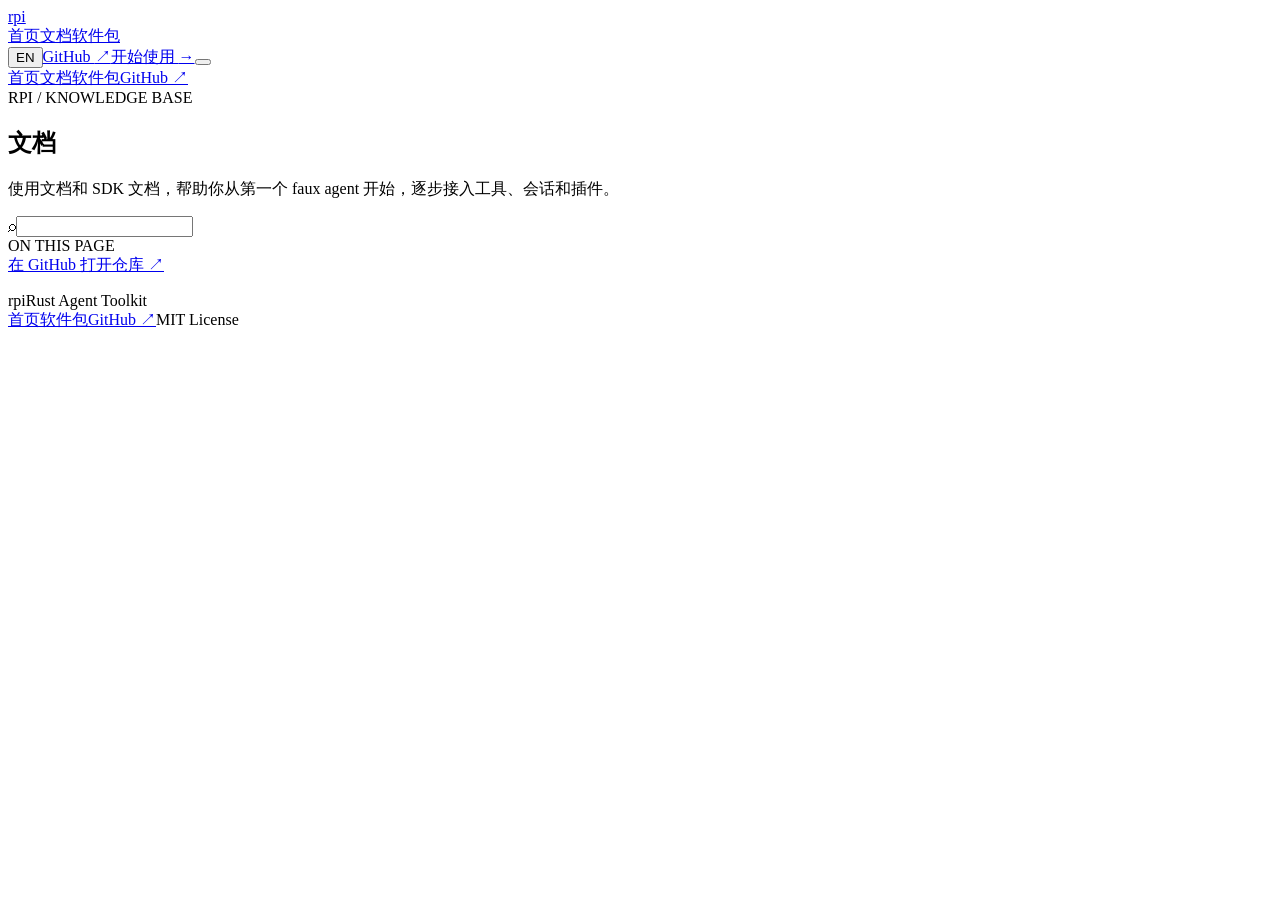
==== website/docs.html @ 98e1db6f "feat(cli): add isolated local extension development mode" ====
<!doctype html>
<html lang="zh-CN">
  <head>
    <meta charset="UTF-8" />
    <meta name="viewport" content="width=device-width, initial-scale=1.0" />
    <meta name="description" content="rpi Documentation — 使用文档和 SDK API 参考。" />
    <title>Documentation · rpi</title>
    <link rel="preconnect" href="https://fonts.googleapis.com" />
    <link rel="preconnect" href="https://fonts.gstatic.com" crossorigin />
    <link href="https://fonts.googleapis.com/css2?family=DM+Mono:wght@400;500&family=Manrope:wght@400;500;600;700;800&display=swap" rel="stylesheet" />
    <link rel="stylesheet" href="./styles.css" />
  </head>
  <body class="docs-page">
    <div class="site-shell">
      <header class="topbar" data-sticky-header>
        <a class="brand" href="./index.html#top" aria-label="rpi home"><span class="brand-mark"><span></span><span></span><span></span></span><span>rpi</span></a>
        <nav class="desktop-nav" aria-label="主导航"><a href="./index.html#top" data-i18n="nav.home">首页</a><a class="is-current" href="./docs.html" data-i18n="nav.documentation">文档</a><a href="./packages.html" data-i18n="nav.packages">软件包</a></nav>
        <div class="topbar-actions"><button class="language-switcher" type="button" data-language-toggle>EN</button><a class="text-link desktop-only" href="https://github.com/bigfish1913/pi-rust" target="_blank" rel="noreferrer">GitHub <span aria-hidden="true">↗</span></a><a class="button button-small desktop-only" href="./index.html#get-started" data-i18n="nav.start">开始使用 <span aria-hidden="true">→</span></a><button class="menu-toggle" type="button" aria-label="打开导航" data-i18n-attr="aria-label|nav.open" aria-expanded="false" data-menu-toggle><span></span><span></span></button></div>
      </header>
      <div class="mobile-menu" data-mobile-menu><a href="./index.html#top" data-i18n="nav.home">首页</a><a href="./docs.html" data-i18n="nav.documentation">文档</a><a href="./packages.html" data-i18n="nav.packages">软件包</a><a href="https://github.com/bigfish1913/pi-rust" target="_blank" rel="noreferrer">GitHub ↗</a></div>

      <main>
        <section class="docs-hero page-section">
          <div class="eyebrow eyebrow-dark">RPI / KNOWLEDGE BASE</div>
          <h1 data-docs-title data-i18n="docs.title">文档</h1>
          <p data-docs-intro data-i18n="docs.intro">使用文档和 SDK 文档，帮助你从第一个 faux agent 开始，逐步接入工具、会话和插件。</p>
        </section>
        <section class="docs-workspace page-section">
          <div class="docs-toolbar">
            <div class="docs-modes" role="tablist" aria-label="文档类型" data-i18n-attr="aria-label|docs.modes" data-docs-modes></div>
            <label class="docs-search"><span aria-hidden="true">⌕</span><input type="search" data-i18n-attr="placeholder|docs.search;aria-label|docs.searchLabel" aria-label="搜索文档" data-docs-search /></label>
          </div>
          <div class="docs-layout">
            <aside class="docs-sidebar"><div class="docs-sidebar-label" data-i18n="docs.onThisPage">ON THIS PAGE</div><nav data-docs-nav aria-label="文档章节"></nav><a class="docs-repo-link" href="https://github.com/bigfish1913/pi-rust" target="_blank" rel="noreferrer" data-i18n="docs.openGithub">在 GitHub 打开仓库 ↗</a></aside>
            <div class="docs-content"><div class="docs-mode-intro"><div class="eyebrow eyebrow-dark" data-docs-eyebrow></div><p data-docs-description></p></div><div data-docs-sections></div><div class="docs-no-results" data-docs-empty hidden data-i18n="docs.noResults">没有找到匹配章节。试试 `Agent`、`Provider` 或 `插件`。</div></div>
          </div>
        </section>
      </main>
      <footer class="footer"><div class="footer-brand"><span class="brand-mark"><span></span><span></span><span></span></span><span>rpi</span><span class="footer-tagline">Rust Agent Toolkit</span></div><div class="footer-links"><a href="./index.html" data-i18n="footer.home">首页</a><a href="./packages.html" data-i18n="nav.packages">软件包</a><a href="https://github.com/bigfish1913/pi-rust" target="_blank" rel="noreferrer">GitHub ↗</a><span>MIT License</span></div></footer>
      <div class="toast" role="status" aria-live="polite" data-toast></div>
    </div>
    <script src="./docs.js" type="module"></script>
  </body>
</html>
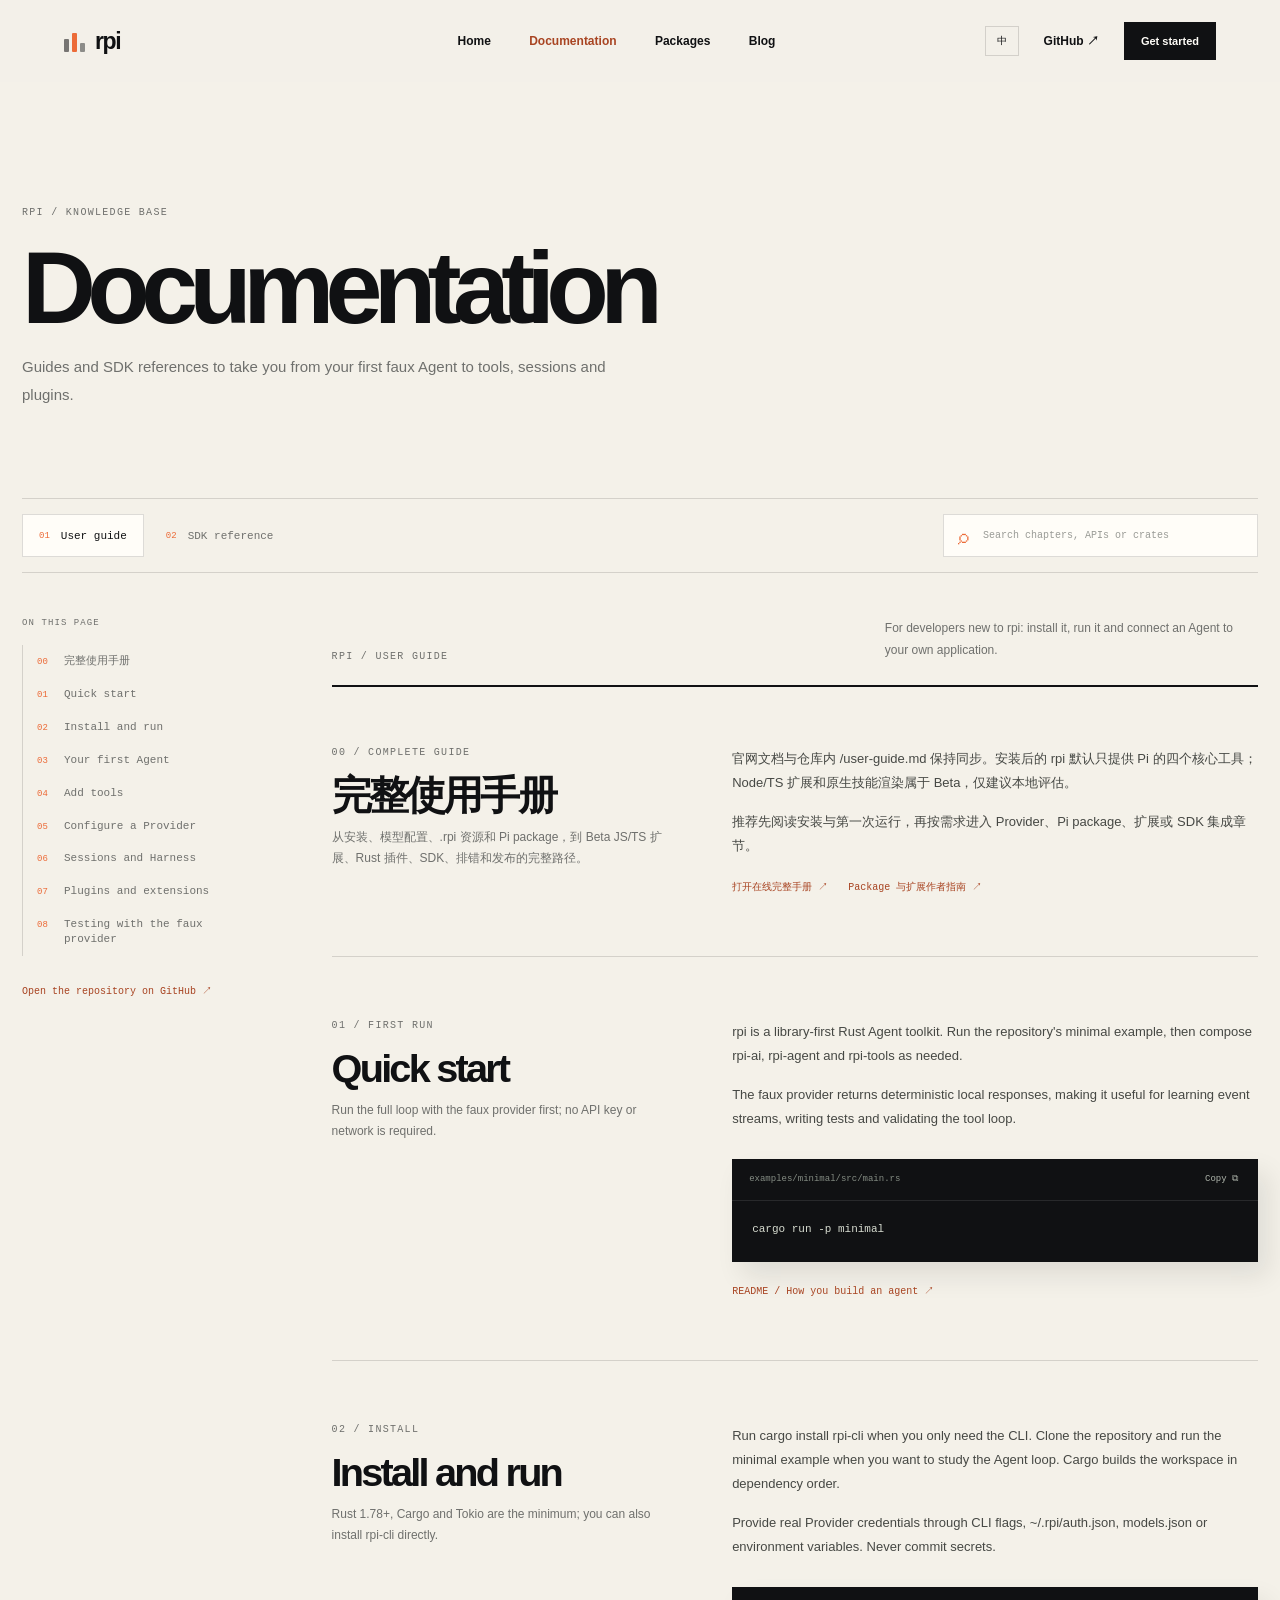
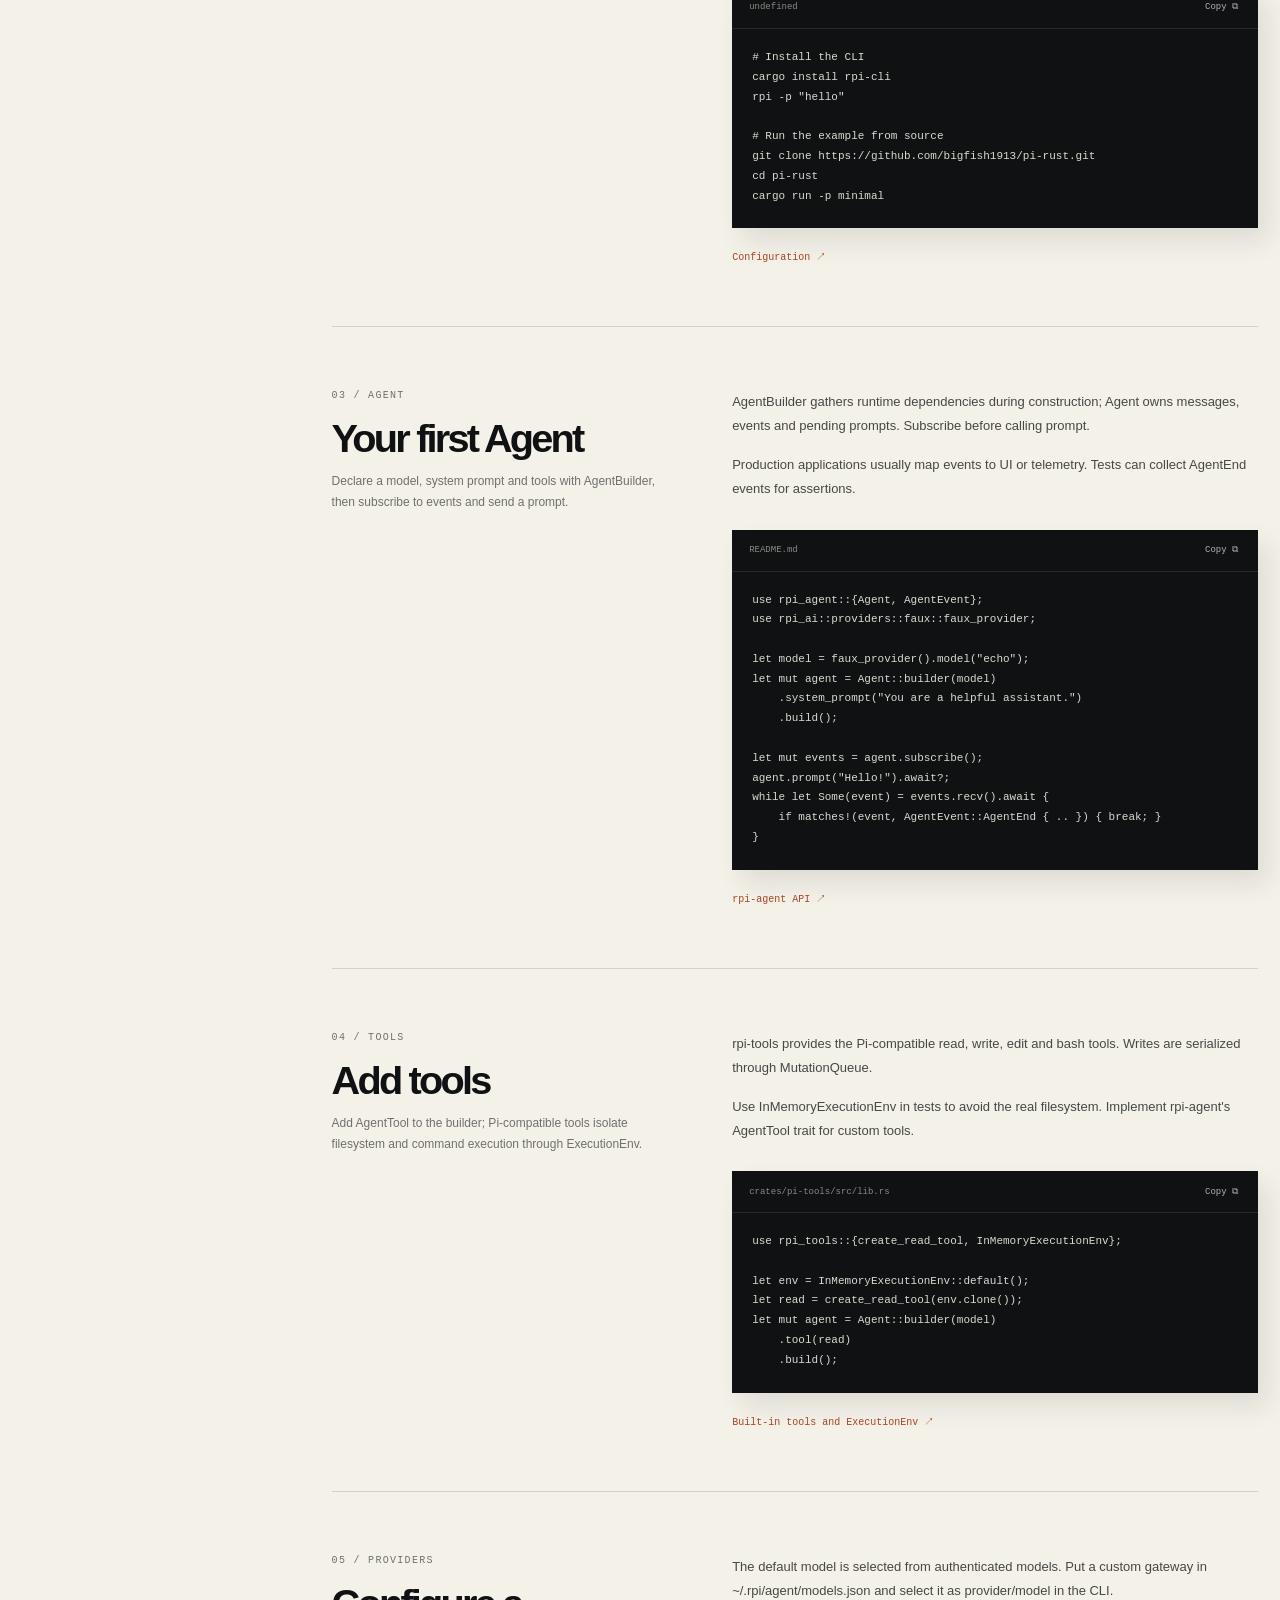
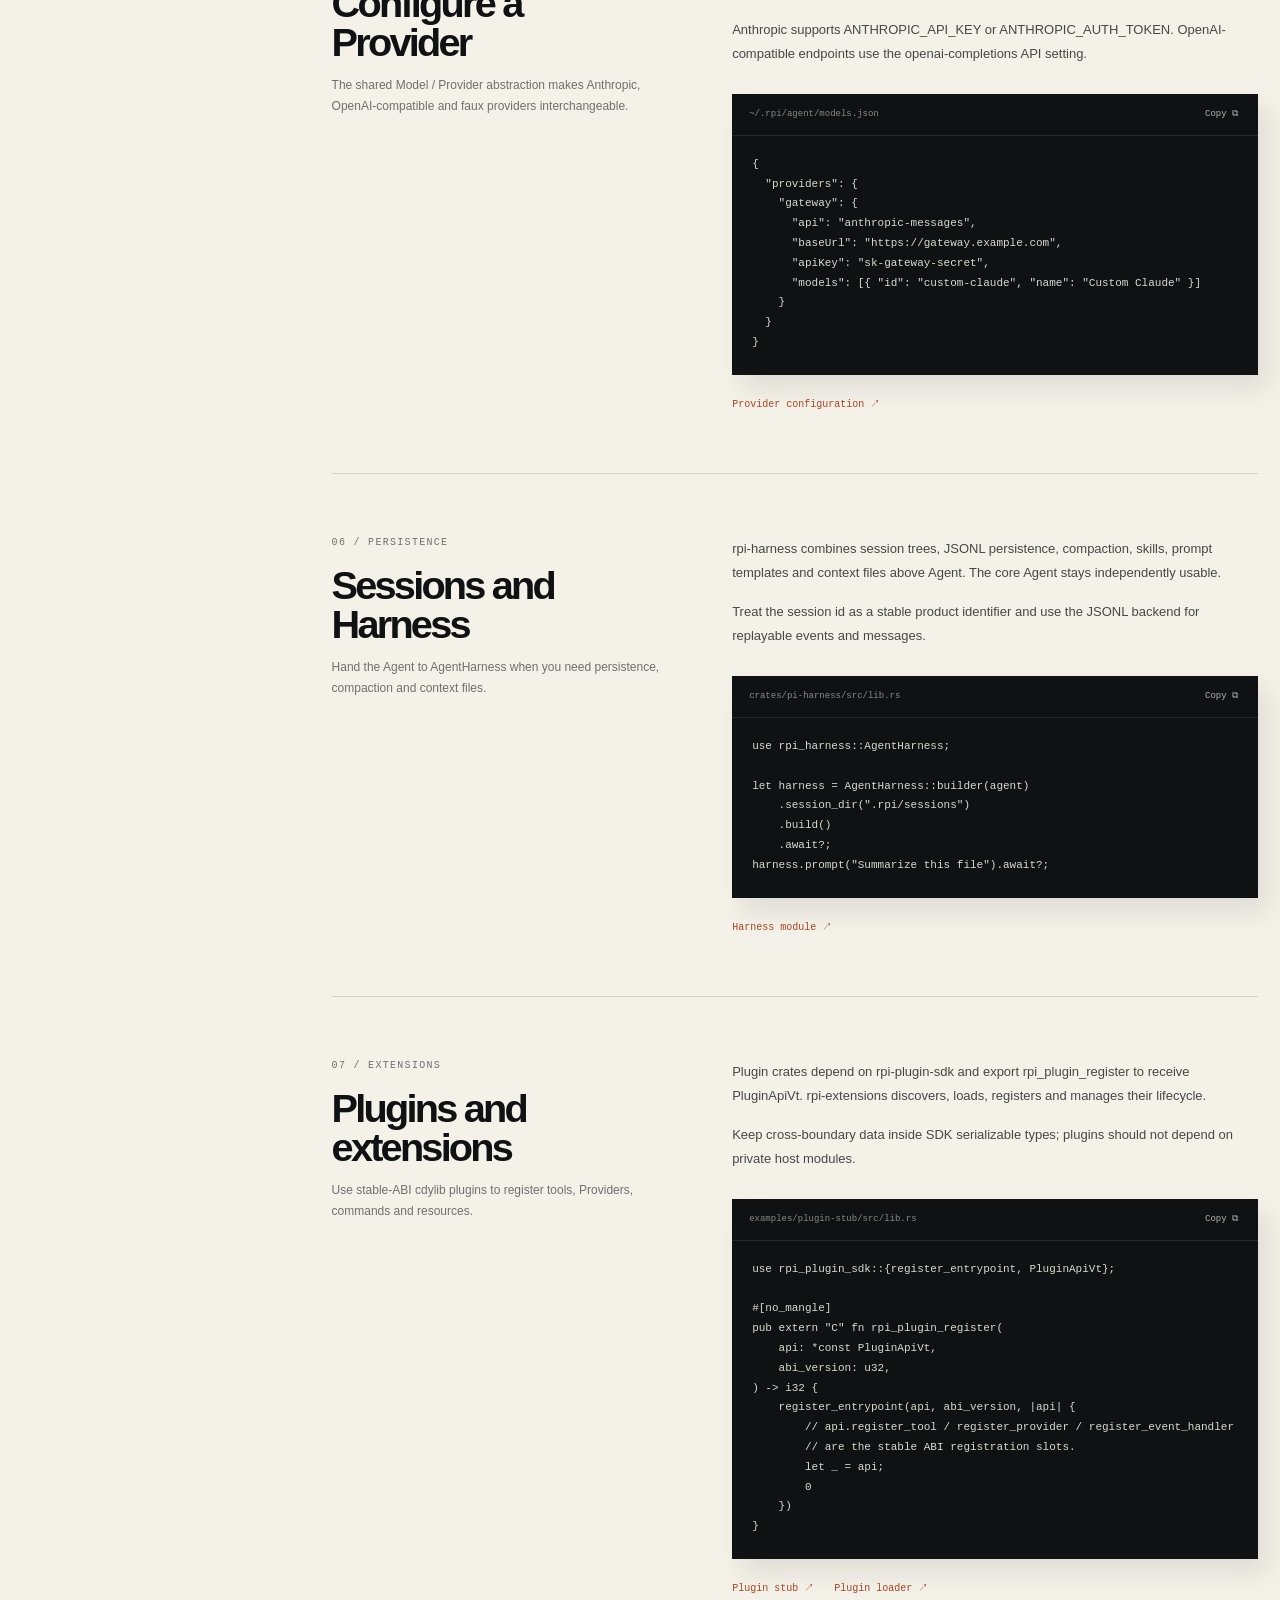
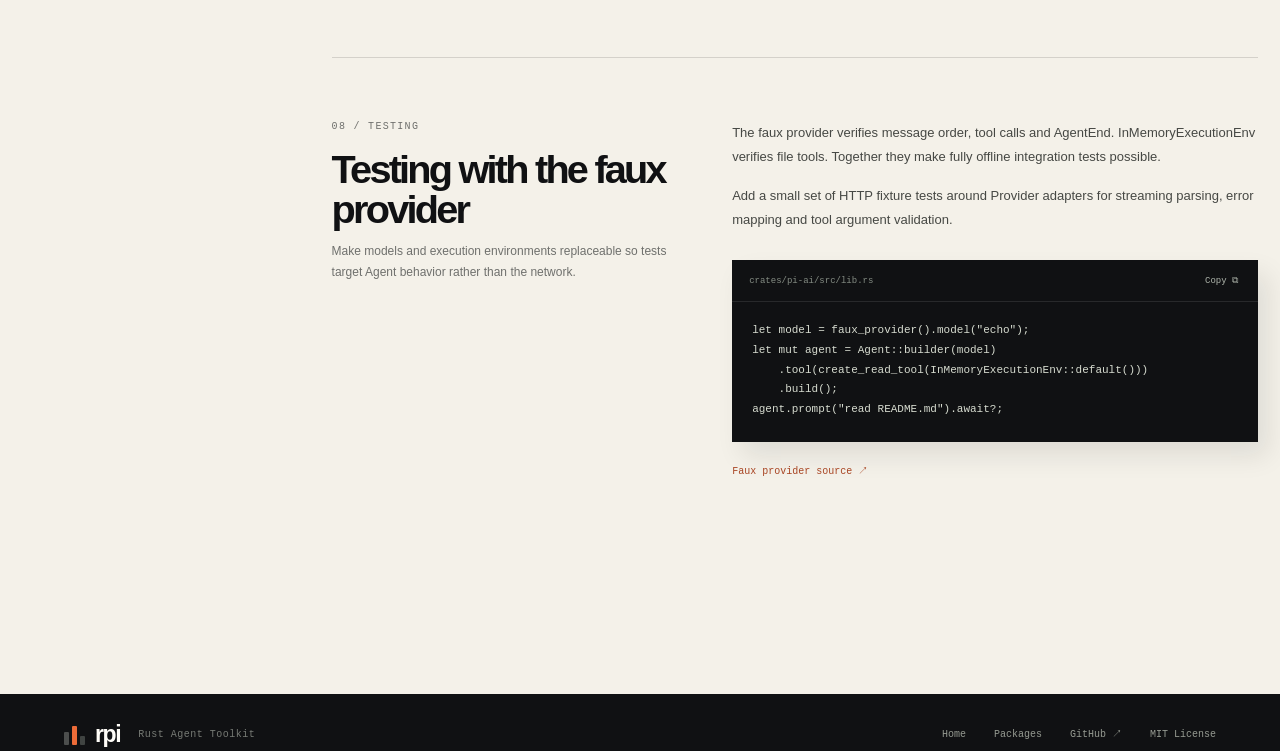
==== commit ad7939cd: "feat(website): add blog and refresh package data" ====
--- a/website/docs.html
+++ b/website/docs.html
@@ -14,10 +14,10 @@
     <div class="site-shell">
       <header class="topbar" data-sticky-header>
         <a class="brand" href="./index.html#top" aria-label="rpi home"><span class="brand-mark"><span></span><span></span><span></span></span><span>rpi</span></a>
-        <nav class="desktop-nav" aria-label="主导航"><a href="./index.html#top" data-i18n="nav.home">首页</a><a class="is-current" href="./docs.html" data-i18n="nav.documentation">文档</a><a href="./packages.html" data-i18n="nav.packages">软件包</a></nav>
+        <nav class="desktop-nav" aria-label="主导航"><a href="./index.html#top" data-i18n="nav.home">首页</a><a class="is-current" href="./docs.html" data-i18n="nav.documentation">文档</a><a href="./packages.html" data-i18n="nav.packages">软件包</a><a href="./blog.html" data-i18n="nav.blog">博客</a></nav>
         <div class="topbar-actions"><button class="language-switcher" type="button" data-language-toggle>EN</button><a class="text-link desktop-only" href="https://github.com/bigfish1913/pi-rust" target="_blank" rel="noreferrer">GitHub <span aria-hidden="true">↗</span></a><a class="button button-small desktop-only" href="./index.html#get-started" data-i18n="nav.start">开始使用 <span aria-hidden="true">→</span></a><button class="menu-toggle" type="button" aria-label="打开导航" data-i18n-attr="aria-label|nav.open" aria-expanded="false" data-menu-toggle><span></span><span></span></button></div>
       </header>
-      <div class="mobile-menu" data-mobile-menu><a href="./index.html#top" data-i18n="nav.home">首页</a><a href="./docs.html" data-i18n="nav.documentation">文档</a><a href="./packages.html" data-i18n="nav.packages">软件包</a><a href="https://github.com/bigfish1913/pi-rust" target="_blank" rel="noreferrer">GitHub ↗</a></div>
+      <div class="mobile-menu" data-mobile-menu><a href="./index.html#top" data-i18n="nav.home">首页</a><a href="./docs.html" data-i18n="nav.documentation">文档</a><a href="./packages.html" data-i18n="nav.packages">软件包</a><a href="./blog.html" data-i18n="nav.blog">博客</a><a href="https://github.com/bigfish1913/pi-rust" target="_blank" rel="noreferrer">GitHub ↗</a></div>
 
       <main>
         <section class="docs-hero page-section">
--- a/website/styles.css
+++ b/website/styles.css
@@ -0,0 +1,104 @@
+:root {
+  --ink: #101113; --paper: #f4f1e9; --paper-deep: #e9e5da; --muted: #6f706d; --line: rgba(16, 17, 19, .14);
+  --orange: #ec6b38; --orange-deep: #a84422; --white: #fffdf8;
+  --mono: 'DM Mono', 'SFMono-Regular', Consolas, monospace; --sans: 'Manrope', 'PingFang SC', 'Microsoft YaHei', sans-serif;
+}
+* { box-sizing: border-box; }
+html:not([data-i18n-ready]) .site-shell { visibility: hidden; }
+html { scroll-behavior: smooth; }
+body { margin: 0; background: var(--paper); color: var(--ink); font-family: var(--sans); -webkit-font-smoothing: antialiased; }
+a { color: inherit; text-decoration: none; } button { font: inherit; } .site-shell { overflow: hidden; }
+.scroll-marker { position: absolute; top: 0; left: 0; width: 1px; height: 1px; }
+.topbar { position: sticky; top: 0; z-index: 20; display: flex; align-items: center; justify-content: space-between; width: 100%; padding: 22px clamp(22px, 5vw, 76px); background: rgba(244,241,233,.94); transition: box-shadow .3s, padding .3s; }
+.topbar.is-scrolled { box-shadow: 0 8px 25px rgba(16,17,19,.08); padding-top: 15px; padding-bottom: 15px; backdrop-filter: blur(12px); }
+.brand, .footer-brand { display: inline-flex; align-items: center; gap: 10px; font-size: 23px; font-weight: 800; letter-spacing: -.06em; }
+.brand-mark { display: inline-flex; align-items: flex-end; gap: 3px; height: 22px; }.brand-mark span { width: 5px; border-radius: 1px; background: var(--ink); display: block; }.brand-mark span:nth-child(1) { height: 13px; opacity: .55; }.brand-mark span:nth-child(2) { height: 19px; background: var(--orange); }.brand-mark span:nth-child(3) { height: 9px; opacity: .45; }
+.desktop-nav { display: flex; gap: clamp(18px, 3vw, 40px); margin-left: 10vw; font-size: 12px; font-weight: 700; }.desktop-nav a, .text-link { transition: color .2s; }.desktop-nav a:hover, .text-link:hover { color: var(--orange-deep); }
+.topbar-actions { display: flex; align-items: center; gap: 25px; }.text-link { font-size: 12px; font-weight: 700; }.language-switcher { border: 1px solid var(--line); background: transparent; color: var(--ink); min-width: 34px; height: 30px; padding: 0 8px; cursor: pointer; font-family: var(--mono); font-size: 10px; font-weight: 500; transition: border-color .2s, color .2s, background .2s; }.language-switcher:hover { border-color: var(--orange); color: var(--orange-deep); background: rgba(236,107,56,.08); }.button { display: inline-flex; align-items: center; justify-content: center; gap: 17px; min-height: 50px; padding: 0 22px; background: var(--ink); color: var(--white); border: 1px solid var(--ink); font-size: 12px; font-weight: 700; transition: transform .2s, background .2s, color .2s; }.button:hover { transform: translateY(-2px); background: var(--orange); border-color: var(--orange); }.button-small { min-height: 38px; padding: 0 16px; gap: 12px; font-size: 11px; }.button-ghost { color: var(--ink); background: transparent; }.button-ghost:hover { color: var(--white); }
+.menu-toggle { display: none; border: 0; background: transparent; padding: 7px 0 7px 12px; cursor: pointer; }.menu-toggle span { display: block; width: 22px; height: 1px; background: var(--ink); margin: 5px 0; }.mobile-menu { display: none; }
+.page-section { width: min(1320px, calc(100% - 44px)); margin: 0 auto; }
+.hero { min-height: 680px; display: grid; grid-template-columns: minmax(0, .95fr) minmax(500px, 1.05fr); align-items: center; gap: clamp(30px, 5vw, 78px); padding-top: clamp(60px, 8vw, 105px); padding-bottom: clamp(70px, 10vw, 135px); }
+.eyebrow { display: flex; align-items: center; gap: 10px; color: var(--orange); font-family: var(--mono); font-size: 10px; font-weight: 500; letter-spacing: .13em; }.eyebrow-dark { color: var(--muted); }.status-dot { width: 6px; height: 6px; background: var(--orange); border-radius: 50%; box-shadow: 0 0 0 5px rgba(236,107,56,.14); }
+.hero h1 { max-width: 700px; margin: 28px 0 24px; font-size: clamp(52px, 6vw, 84px); line-height: .98; letter-spacing: -.08em; font-weight: 800; } .hero-title-line { display: inline-block; white-space: nowrap; } h1 em, h2 span { color: var(--orange); font-style: normal; }.hero-lede { max-width: 500px; margin: 0; color: var(--muted); font-size: 16px; line-height: 1.85; }.hero-actions { display: flex; gap: 11px; margin-top: 34px; }.hero-meta { display: flex; flex-wrap: wrap; gap: 18px; margin-top: 34px; color: var(--muted); font-size: 10px; font-family: var(--mono); }.meta-dot { display: inline-block; width: 6px; height: 6px; margin-right: 7px; border-radius: 50%; }.green { background: #6eb195; }.orange { background: var(--orange); }.blue { background: #668eaf; }
+.hero-visual { position: relative; padding: 30px 0 30px 30px; }.visual-glow { position: absolute; width: 75%; height: 75%; top: 12%; left: 14%; background: var(--orange); filter: blur(90px); opacity: .12; }.terminal-window { position: relative; overflow: hidden; background: #171819; color: #d9ddd3; box-shadow: 20px 28px 50px rgba(16,17,19,.18); }.terminal-bar { height: 48px; display: flex; align-items: center; padding: 0 17px; border-bottom: 1px solid rgba(255,255,255,.1); font-family: var(--mono); font-size: 10px; }.window-dots { display: flex; gap: 6px; margin-right: auto; }.window-dots i { width: 7px; height: 7px; display: block; border-radius: 50%; background: #555; }.window-dots i:first-child { background: #dd6c46; }.window-dots i:nth-child(2) { background: #cfa85c; }.window-dots i:nth-child(3) { background: #6ea690; }.terminal-title { position: absolute; left: 50%; transform: translateX(-50%); color: #858983; }.terminal-live { margin-left: auto; color: #7eb59d; font-size: 9px; }.terminal-live span { display: inline-block; width: 5px; height: 5px; margin-right: 5px; border-radius: 50%; background: #7eb59d; box-shadow: 0 0 0 3px rgba(126,181,157,.16); }
+.terminal-body { min-height: 355px; padding: 28px 25px; font-family: var(--mono); font-size: 12px; line-height: 2.1; }.terminal-line { white-space: pre-wrap; }.terminal-muted, .syntax-dim { color: #6f756f; }.terminal-spacer { height: 14px; }.prompt-mark { color: var(--orange); margin-right: 10px; }.line-index { display: inline-block; width: 26px; color: #464b48; user-select: none; }.syntax-key { color: #b8d3c3; }.syntax-punct { color: #777e78; }.syntax-fn { color: #eca06f; }.syntax-text { color: #dedfce; }.syntax-string { color: #d9c886; }.syntax-comment { color: #7d9689; }.event-dot { display: inline-block; width: 5px; height: 5px; margin: 0 8px 2px 1px; border-radius: 50%; }.orange-fill { background: var(--orange); }.blue-fill { background: #86aece; }.terminal-success { color: #9ec7ae; }.terminal-cursor { display: inline-block; width: 7px; height: 14px; margin-left: 27px; background: var(--orange); vertical-align: -2px; animation: blink 1.1s steps(2) infinite; }.terminal-footer { display: flex; justify-content: space-between; padding: 11px 18px; color: #686e69; border-top: 1px solid rgba(255,255,255,.08); font: 9px var(--mono); text-transform: uppercase; letter-spacing: .08em; } @keyframes blink { 50% { opacity: 0; } }
+.floating-stat { position: absolute; z-index: 2; display: flex; flex-direction: column; background: var(--white); box-shadow: 8px 12px 22px rgba(16,17,19,.1); padding: 13px 17px; min-width: 112px; }.stat-top { top: 3%; right: -8px; }.stat-bottom { bottom: 3%; left: -4px; }.stat-label { color: var(--muted); font: 8px var(--mono); letter-spacing: .1em; }.floating-stat strong { margin-top: 4px; font-size: 19px; letter-spacing: -.05em; }.floating-stat strong span { color: var(--orange); font: 9px var(--mono); letter-spacing: 0; }
+.signal-strip { display: grid; grid-template-columns: repeat(4, 1fr); border-top: 1px solid var(--line); border-bottom: 1px solid var(--line); width: min(1320px, calc(100% - 44px)); margin: 0 auto; }.signal-item { padding: 25px 20px; border-right: 1px solid var(--line); }.signal-item:first-child { padding-left: 0; }.signal-item:last-child { border-right: 0; }.signal-item strong { display: block; font-size: 30px; line-height: 1; letter-spacing: -.08em; }.signal-item span { display: block; margin-top: 8px; color: var(--muted); font: 10px var(--mono); }
+.intro { padding-top: clamp(100px, 13vw, 175px); padding-bottom: clamp(100px, 12vw, 160px); }.section-heading h2 { margin: 22px 0 0; font-size: clamp(37px, 5.2vw, 69px); line-height: 1.02; letter-spacing: -.08em; }.split-heading { display: grid; grid-template-columns: 1fr minmax(290px, .7fr); gap: 70px; align-items: end; }.split-heading > p { max-width: 450px; margin: 0 0 4px; color: var(--muted); font-size: 14px; line-height: 1.9; }.feature-grid { display: grid; grid-template-columns: repeat(4, 1fr); gap: 14px; margin-top: 70px; }.feature-card { min-height: 265px; position: relative; display: flex; flex-direction: column; padding: 22px; background: var(--white); border: 1px solid rgba(16,17,19,.06); }.feature-top { display: flex; align-items: center; justify-content: space-between; }.feature-number, .feature-tag { font: 10px var(--mono); }.feature-number { color: var(--orange); }.feature-tag { color: var(--muted); }.feature-card h3 { margin: auto 0 12px; font-size: 20px; letter-spacing: -.05em; }.feature-card p { margin: 0; color: var(--muted); font-size: 12px; line-height: 1.7; }.feature-line { width: 32px; height: 2px; margin-top: 26px; background: var(--orange); }
+.architecture-section { padding-bottom: clamp(100px, 13vw, 175px); }.centered-heading { text-align: center; }.centered-heading .eyebrow { justify-content: center; }.centered-heading > p { max-width: 500px; margin: 20px auto 0; color: var(--muted); font-size: 14px; line-height: 1.8; }.architecture-map { position: relative; max-width: 760px; margin: 60px auto 0; }.architecture-layer { position: relative; display: grid; grid-template-columns: 70px 165px 1fr; gap: 20px; align-items: center; min-height: 83px; padding: 15px 22px; background: var(--white); border-left: 4px solid var(--orange); }.architecture-layer + .architecture-layer { margin-top: 11px; }.layer-index { color: var(--muted); font: 10px var(--mono); }.layer-name { font: 15px var(--mono); font-weight: 500; }.layer-label { font-size: 13px; font-weight: 700; }.architecture-layer p { grid-column: 3; margin: 3px 0 0; color: var(--muted); font-size: 11px; }.layer-arrow { position: absolute; bottom: -18px; left: 50%; z-index: 2; display: grid; place-items: center; width: 24px; height: 24px; background: var(--paper); color: var(--orange); font: 15px var(--mono); transform: translateX(-50%); }.tone-mint { border-left-color: #75ad98; }.tone-blue { border-left-color: #7399ba; }.tone-violet { border-left-color: #9185bb; }.tone-cream { border-left-color: #b18e4a; }
+.examples-section { padding-bottom: clamp(105px, 13vw, 175px); }.examples-heading { align-items: start; }.code-lab { display: grid; grid-template-columns: 220px 1fr; gap: 0; margin-top: 62px; background: #1c1e1e; box-shadow: 15px 20px 40px rgba(16,17,19,.12); }.code-tabs { display: flex; flex-direction: column; padding: 15px 0; border-right: 1px solid rgba(255,255,255,.1); }.code-tab { display: flex; align-items: center; gap: 10px; width: 100%; padding: 17px 19px; border: 0; border-left: 2px solid transparent; color: #777d78; background: transparent; text-align: left; cursor: pointer; font: 10px var(--mono); transition: background .2s, color .2s; }.code-tab:hover { color: #d3d7ca; }.code-tab.is-active { border-left-color: var(--orange); color: #f0f0e9; background: rgba(255,255,255,.06); }.tab-dot { width: 5px; height: 5px; border-radius: 50%; background: currentColor; }.code-panel { min-width: 0; }.code-panel-top { display: flex; justify-content: space-between; align-items: center; height: 50px; padding: 0 20px; border-bottom: 1px solid rgba(255,255,255,.1); }.code-file { color: #888f88; font: 10px var(--mono); }.copy-button { padding: 4px 0; border: 0; color: #aeb5ab; background: transparent; cursor: pointer; font: 10px var(--mono); }.copy-button:hover { color: var(--orange); }.code-panel pre { min-height: 315px; overflow: auto; margin: 0; padding: 26px 30px; color: #d2d7ca; font: 12px/2 var(--mono); tab-size: 4; }.code-panel-foot { display: flex; justify-content: space-between; gap: 15px; padding: 13px 20px; border-top: 1px solid rgba(255,255,255,.1); color: #6e766e; font: 9px var(--mono); }.code-panel-foot a { color: #d8a37b; }
+.extension-section { padding-bottom: clamp(100px, 13vw, 165px); }.extension-card { display: grid; grid-template-columns: .86fr 1.14fr; overflow: hidden; min-height: 390px; background: var(--ink); color: var(--white); }.extension-copy { padding: clamp(35px, 6vw, 75px); }.extension-copy h2 { margin: 22px 0 18px; font-size: clamp(38px, 5vw, 65px); line-height: .99; letter-spacing: -.08em; }.extension-copy p { max-width: 410px; margin: 0; color: #9b9d98; font-size: 13px; line-height: 1.9; }.light-link { display: inline-block; margin-top: 28px; color: #e7ab85; }.extension-terminal { position: relative; display: flex; flex-direction: column; justify-content: center; gap: 21px; padding: 45px clamp(25px, 7vw, 100px); background: #202322; }.extension-row { display: grid; grid-template-columns: minmax(150px, 1fr) 35px minmax(110px, .65fr); gap: 10px; align-items: center; font: 12px var(--mono); }.extension-key { color: #a8cdbb; }.extension-arrow { color: var(--orange); }.extension-value { color: #e0c986; }.extension-corner { position: absolute; right: 22px; bottom: 19px; color: #6d756e; font: 9px var(--mono); letter-spacing: .12em; }.extension-corner span { color: #83b49e; margin-left: 8px; }
+.release-section { padding-bottom: clamp(100px, 13vw, 170px); }.release-grid { display: grid; grid-template-columns: repeat(3, 1fr); gap: 14px; margin-top: 60px; }.release-card { position: relative; min-height: 205px; padding: 23px; border-top: 2px solid var(--ink); background: var(--white); }.release-current { border-top-color: var(--orange); }.release-building { border-top-color: #75ad98; }.release-exploring { border-top-color: #8c9bb8; }.release-top { display: flex; justify-content: space-between; font: 10px var(--mono); }.release-version { color: var(--orange); }.release-status { color: var(--muted); text-transform: uppercase; }.release-card h3 { margin: 30px 0 10px; font-size: 19px; letter-spacing: -.05em; }.release-card p { max-width: 290px; margin: 0; color: var(--muted); font-size: 12px; line-height: 1.7; }.release-mark { position: absolute; right: 22px; bottom: 19px; color: var(--orange); font-size: 20px; }
+.get-started-section { width: 100%; padding: clamp(75px, 9vw, 115px) 22px; background: var(--paper-deep); }.get-started-inner { width: min(770px, 100%); margin: 0 auto; text-align: center; }.get-started-inner h2 { margin: 20px 0 17px; font-size: clamp(40px, 5.7vw, 73px); line-height: .99; letter-spacing: -.08em; }.get-started-inner > p { max-width: 520px; margin: 0 auto; color: var(--muted); font-size: 14px; line-height: 1.8; }.command-box { display: flex; align-items: center; margin-top: 34px; padding: 0 13px 0 18px; min-height: 53px; background: var(--ink); color: #d7dcd0; text-align: left; }.command-prompt { margin-right: 10px; color: var(--orange); font: 14px var(--mono); }.command-box code { overflow: auto; flex: 1; white-space: nowrap; font: 10px var(--mono); }.command-box button { padding: 9px; border: 0; color: #aaaFA8; background: transparent; cursor: pointer; }.command-box button:hover { color: var(--orange); }.get-started-links { display: flex; justify-content: center; gap: 10px; margin-top: 25px; }
+.command-stack { margin-top: 30px; text-align: left; }.command-label { margin: 18px 0 8px; color: var(--muted); font: 9px var(--mono); letter-spacing: .1em; text-transform: uppercase; }.command-stack .command-box { margin-top: 0; }
+.footer { display: flex; align-items: center; justify-content: space-between; padding: 27px clamp(22px, 5vw, 76px); background: var(--ink); color: var(--white); }.footer .brand-mark span:nth-child(1), .footer .brand-mark span:nth-child(3) { background: #7d827d; }.footer-tagline { margin-left: 8px; color: #777b75; font: 10px var(--mono); letter-spacing: .05em; }.footer-links { display: flex; align-items: center; gap: 28px; color: #969b92; font: 10px var(--mono); }.footer-links a:hover { color: var(--orange); }.toast { position: fixed; z-index: 30; right: 22px; bottom: 22px; padding: 12px 16px; color: var(--white); background: var(--ink); box-shadow: 0 8px 25px rgba(16,17,19,.2); font: 10px var(--mono); opacity: 0; transform: translateY(10px); pointer-events: none; transition: opacity .2s, transform .2s; }.toast.is-visible { opacity: 1; transform: translateY(0); }
+@media (max-width: 980px) { .desktop-nav { margin-left: 0; }.hero { grid-template-columns: 1fr; padding-top: 75px; }.hero-copy { max-width: 720px; }.hero-visual { width: min(720px, 100%); margin: 0 auto; padding-left: 20px; }.feature-grid { grid-template-columns: repeat(2, 1fr); }.extension-card { grid-template-columns: 1fr; }.extension-terminal { min-height: 280px; }.split-heading { gap: 35px; }.topbar-actions { gap: 15px; } }
+@media (max-width: 680px) {
+  .desktop-nav, .desktop-only { display: none; }.menu-toggle { display: block; }.mobile-menu { display: flex; position: fixed; z-index: 19; top: 69px; left: 0; right: 0; flex-direction: column; padding: 13px 22px 24px; background: rgba(244,241,233,.98); border-bottom: 1px solid var(--line); transform: translateY(-120%); transition: transform .25s; }.mobile-menu.is-open { transform: translateY(0); }.mobile-menu a { padding: 15px 0; border-bottom: 1px solid var(--line); font-size: 12px; font-weight: 700; }.topbar { padding: 18px 22px; }.page-section, .signal-strip { width: min(100% - 36px, 1320px); }.hero { min-height: 0; padding-top: 66px; padding-bottom: 80px; }.hero h1 { font-size: clamp(47px, 14vw, 73px); }.hero-lede { font-size: 14px; }.hero-actions, .get-started-links { flex-wrap: wrap; }.hero-meta { gap: 11px; font-size: 9px; }.hero-visual { padding: 20px 0 28px; }.terminal-body { min-height: 320px; padding: 20px 15px; font-size: 10px; }.terminal-title { display: none; }.floating-stat { padding: 10px 12px; min-width: 91px; }.stat-top { right: -5px; }.stat-bottom { left: -5px; }.signal-strip { grid-template-columns: repeat(2, 1fr); }.signal-item, .signal-item:first-child { padding: 18px 12px; }.signal-item:nth-child(2) { border-right: 0; }.signal-item:nth-child(-n+2) { border-bottom: 1px solid var(--line); }.signal-item strong { font-size: 25px; }.signal-item span { font-size: 9px; }.split-heading { grid-template-columns: 1fr; gap: 25px; }.section-heading h2 { font-size: clamp(40px, 12vw, 58px); }.feature-grid { grid-template-columns: 1fr; margin-top: 43px; }.feature-card { min-height: 205px; }.architecture-map { margin-top: 42px; }.architecture-layer { grid-template-columns: 42px 1fr; gap: 8px 15px; min-height: 92px; padding: 15px; }.layer-label { grid-column: 2; }.architecture-layer p { grid-column: 2; margin-top: 0; }.layer-arrow { bottom: -18px; }.code-lab { grid-template-columns: 1fr; margin-top: 42px; }.code-tabs { flex-direction: row; overflow: auto; border-right: 0; border-bottom: 1px solid rgba(255,255,255,.1); }.code-tab { min-width: max-content; border-left: 0; border-bottom: 2px solid transparent; padding: 14px 16px; }.code-tab.is-active { border-left: 0; border-bottom-color: var(--orange); }.code-panel pre { min-height: 280px; padding: 21px 16px; font-size: 10px; }.code-panel-foot { flex-direction: column; gap: 8px; }.extension-copy { padding: 38px 24px; }.extension-terminal { padding: 35px 20px; gap: 17px; }.extension-row { grid-template-columns: 1fr 22px .8fr; font-size: 10px; }.release-grid { grid-template-columns: 1fr; margin-top: 42px; }.release-card { min-height: 180px; }.get-started-section { padding-left: 18px; padding-right: 18px; }.command-box { align-items: flex-start; padding-top: 15px; padding-bottom: 15px; }.command-box code { white-space: normal; line-height: 1.5; }.footer { align-items: flex-start; flex-direction: column; gap: 22px; padding: 28px 22px; }.footer-links { flex-wrap: wrap; gap: 15px 22px; }.footer-tagline { display: none; }
+}
+
+/* Package catalog */
+.desktop-nav .is-current { color: var(--orange-deep); }
+.packages-hero { padding-top: clamp(90px, 12vw, 155px); padding-bottom: clamp(75px, 10vw, 120px); }.packages-hero h1 { max-width: 800px; margin: 24px 0 18px; font-size: clamp(50px, 7vw, 90px); line-height: .98; letter-spacing: -.08em; }.packages-hero h1 em { color: var(--orange); font-style: normal; }.packages-hero > p { max-width: 565px; margin: 0; color: var(--muted); font-size: 15px; line-height: 1.85; }.packages-install { display: flex; align-items: center; width: min(520px, 100%); min-height: 53px; margin-top: 32px; padding: 0 13px 0 18px; color: #d7dcd0; background: var(--ink); }.packages-install code { flex: 1; font: 11px var(--mono); }.packages-install button { padding: 8px; border: 0; color: #aab0a7; background: transparent; cursor: pointer; }.packages-install button:hover { color: var(--orange); }
+.packages-install-grid { display: grid; grid-template-columns: repeat(2, minmax(0, 1fr)); gap: 12px; width: min(760px, 100%); margin-top: 18px; }.packages-install-grid .command-label { margin: 0 0 8px; }.packages-install-grid .packages-install { width: 100%; margin-top: 0; }.packages-install-note { max-width: 760px !important; margin-top: 14px !important; color: var(--muted); font: 10px var(--mono); }
+.package-catalog { padding-bottom: clamp(90px, 12vw, 160px); }.catalog-heading { display: grid; grid-template-columns: 1fr minmax(270px, .6fr); gap: 60px; align-items: end; }.catalog-heading h2 { margin: 20px 0 0; font-size: clamp(36px, 4.4vw, 60px); line-height: 1; letter-spacing: -.08em; }.catalog-heading > p { max-width: 420px; margin: 0 0 4px; color: var(--muted); font-size: 13px; line-height: 1.8; }.recent-packages { display: grid; grid-template-columns: repeat(4, 1fr); gap: 10px; margin-top: 48px; padding: 15px; border: 1px solid var(--line); }.recent-package { min-height: 145px; display: flex; flex-direction: column; padding: 18px; background: rgba(255,253,248,.62); border: 1px solid rgba(16,17,19,.08); transition: transform .2s, border-color .2s; }.recent-package:hover { transform: translateY(-3px); border-color: var(--orange); }.recent-package strong { font: 12px var(--mono); }.recent-package span { margin-top: auto; color: var(--muted); font-size: 11px; line-height: 1.5; }.recent-package small { margin-top: 14px; color: var(--orange-deep); font: 9px var(--mono); letter-spacing: .08em; }
+.catalog-toolbar { display: grid; grid-template-columns: 1fr 155px 155px; gap: 10px; margin-top: 64px; }.search-field, .select-field { display: flex; align-items: center; min-height: 48px; border: 1px solid var(--line); background: var(--white); }.search-field > span { padding: 0 13px 0 15px; color: var(--orange); font-size: 21px; line-height: 1; }.search-field input, .select-field select { width: 100%; min-width: 0; height: 46px; border: 0; outline: 0; color: var(--ink); background: transparent; font: 11px var(--mono); }.search-field input::placeholder { color: #9a9b96; }.select-field { padding-left: 13px; gap: 8px; }.select-field span { color: var(--muted); font: 9px var(--mono); }.select-field select { cursor: pointer; }.catalog-meta { display: flex; justify-content: space-between; align-items: center; margin: 18px 0 10px; color: var(--muted); font: 10px var(--mono); }.reset-button { padding: 0; border: 0; color: var(--orange-deep); background: transparent; cursor: pointer; font: inherit; }.reset-button:hover { color: var(--ink); }.package-list { display: grid; grid-template-columns: repeat(2, 1fr); gap: 12px; }.package-card { min-height: 257px; display: flex; flex-direction: column; padding: 22px; background: var(--white); border: 1px solid rgba(16,17,19,.08); }.package-card-top, .package-card-bottom { display: flex; justify-content: space-between; align-items: center; }.package-type, .package-age { font: 9px var(--mono); letter-spacing: .08em; text-transform: uppercase; }.package-type { color: var(--orange-deep); }.type-provider { color: #557f9e; }.type-skill { color: #588b79; }.type-extension { color: #7a6aa2; }.type-prompt { color: #9b7d3e; }.package-age { color: var(--muted); }.package-card h3 { margin: 26px 0 9px; font: 16px var(--mono); }.package-card h3 a:hover { color: var(--orange-deep); }.package-card h3 a span { color: var(--orange); font-size: 13px; }.package-card > p { max-width: 540px; margin: 0; color: var(--muted); font-size: 12px; line-height: 1.65; }.package-card-bottom { margin-top: auto; padding-top: 18px; color: var(--muted); font: 10px var(--mono); }.package-downloads { color: var(--orange-deep); }.package-command { display: flex; align-items: center; gap: 8px; min-height: 34px; margin-top: 14px; padding: 0 9px 0 11px; color: #777e78; background: var(--paper); }.package-command code { overflow: hidden; flex: 1; text-overflow: ellipsis; white-space: nowrap; font: 9px var(--mono); }.package-command button { padding: 5px 0 5px 5px; border: 0; color: var(--orange-deep); background: transparent; cursor: pointer; }.empty-state { padding: 45px; border: 1px dashed var(--line); color: var(--muted); text-align: center; font: 11px var(--mono); }
+@media (max-width: 980px) { .recent-packages { grid-template-columns: repeat(2, 1fr); }.catalog-heading { gap: 35px; } }
+@media (max-width: 680px) { .packages-hero { padding-top: 70px; }.packages-hero h1 { font-size: clamp(45px, 13vw, 70px); }.packages-install-grid { grid-template-columns: 1fr; }.catalog-heading { grid-template-columns: 1fr; gap: 25px; }.recent-packages { grid-template-columns: 1fr; margin-top: 38px; }.catalog-toolbar { grid-template-columns: 1fr; margin-top: 45px; }.package-list { grid-template-columns: 1fr; }.package-card { min-height: 240px; } }
+
+/* Documentation */
+.docs-hero { padding-top: clamp(76px, 10vw, 125px); padding-bottom: clamp(55px, 7vw, 90px); }.docs-hero h1 { margin: 22px 0 17px; font-size: clamp(52px, 8vw, 104px); line-height: .94; letter-spacing: -.085em; }.docs-hero > p { max-width: 610px; margin: 0; color: var(--muted); font-size: 15px; line-height: 1.85; }
+.docs-workspace { padding-bottom: clamp(95px, 12vw, 160px); }.docs-toolbar { display: flex; align-items: stretch; justify-content: space-between; gap: 20px; padding: 15px 0; border-top: 1px solid var(--line); border-bottom: 1px solid var(--line); }.docs-modes { display: flex; gap: 5px; }.docs-mode { display: inline-flex; align-items: center; gap: 11px; min-height: 43px; padding: 0 16px; border: 1px solid transparent; color: var(--muted); background: transparent; cursor: pointer; font: 11px var(--mono); transition: color .2s, background .2s, border-color .2s; }.docs-mode span { color: var(--orange); font-size: 9px; }.docs-mode:hover { color: var(--ink); }.docs-mode.is-active { color: var(--ink); background: var(--white); border-color: var(--line); }.docs-search { display: flex; align-items: center; width: min(315px, 100%); min-height: 43px; border: 1px solid var(--line); background: var(--white); }.docs-search > span { padding: 0 12px 0 14px; color: var(--orange); font-size: 21px; }.docs-search input { width: 100%; height: 41px; min-width: 0; border: 0; outline: 0; background: transparent; color: var(--ink); font: 10px var(--mono); }.docs-search input::placeholder { color: #9a9b96; }
+.docs-layout { display: grid; grid-template-columns: 220px minmax(0, 1fr); gap: clamp(38px, 7vw, 100px); margin-top: 45px; }.docs-sidebar { position: sticky; top: 100px; align-self: start; }.docs-sidebar-label { margin-bottom: 17px; color: var(--muted); font: 9px var(--mono); letter-spacing: .12em; }.docs-sidebar nav { display: flex; flex-direction: column; border-left: 1px solid var(--line); }.docs-sidebar nav a { display: flex; align-items: baseline; gap: 10px; padding: 9px 13px; color: var(--muted); font: 11px/1.35 var(--mono); border-left: 2px solid transparent; transform: translateX(-1px); transition: color .2s, border-color .2s, background .2s; }.docs-sidebar nav a span { min-width: 17px; color: var(--orange); font-size: 9px; }.docs-sidebar nav a:hover { color: var(--ink); background: rgba(255,253,248,.55); }.docs-repo-link { display: inline-block; margin-top: 28px; color: var(--orange-deep); font: 10px var(--mono); }.docs-repo-link:hover { color: var(--ink); }
+.docs-mode-intro { display: grid; grid-template-columns: 1fr minmax(220px, .72fr); gap: 35px; align-items: end; margin-bottom: 60px; padding-bottom: 23px; border-bottom: 2px solid var(--ink); }.docs-mode-intro p { max-width: 355px; margin: 0; color: var(--muted); font-size: 12px; line-height: 1.8; }.docs-section { display: grid; grid-template-columns: minmax(190px, .64fr) minmax(0, 1fr); gap: clamp(25px, 5vw, 76px); padding: 0 0 62px; scroll-margin-top: 105px; }.docs-section + .docs-section { padding-top: 63px; border-top: 1px solid var(--line); }.docs-section-heading h2 { margin: 18px 0 12px; font-size: clamp(27px, 3.1vw, 43px); line-height: 1; letter-spacing: -.07em; }.docs-summary { margin: 0; color: var(--muted); font-size: 12px; line-height: 1.75; }.docs-section-body > p { margin: 0 0 15px; color: #464844; font-size: 13px; line-height: 1.85; }.docs-code { margin: 28px 0 19px; overflow: hidden; background: var(--ink); color: #d7dcd0; box-shadow: 10px 14px 25px rgba(16,17,19,.09); }.docs-code-top { display: flex; align-items: center; justify-content: space-between; min-height: 42px; padding: 0 14px 0 17px; border-bottom: 1px solid rgba(255,255,255,.1); color: #858d84; font: 9px var(--mono); }.docs-code-top button { border: 0; color: #aeb5ab; background: transparent; cursor: pointer; font: 9px var(--mono); }.docs-code-top button:hover { color: var(--orange); }.docs-code pre { overflow: auto; margin: 0; padding: 19px 20px 22px; font: 11px/1.8 var(--mono); white-space: pre; tab-size: 4; }.docs-links { display: flex; flex-wrap: wrap; gap: 9px 20px; margin-top: 22px; }.docs-links a { color: var(--orange-deep); font: 10px var(--mono); }.docs-links a:hover { color: var(--ink); }.docs-no-results { padding: 46px 20px; border: 1px dashed var(--line); color: var(--muted); text-align: center; font: 11px var(--mono); }
+@media (max-width: 800px) { .docs-layout { grid-template-columns: 1fr; gap: 40px; }.docs-sidebar { position: static; }.docs-sidebar nav { display: grid; grid-template-columns: repeat(2, 1fr); border-left: 0; border-top: 1px solid var(--line); }.docs-sidebar nav a { border-left: 0; border-bottom: 1px solid var(--line); padding: 11px 8px 11px 0; }.docs-repo-link { margin-top: 17px; }.docs-mode-intro { grid-template-columns: 1fr; gap: 16px; margin-bottom: 43px; }.docs-section { grid-template-columns: 1fr; gap: 22px; padding-bottom: 45px; }.docs-section + .docs-section { padding-top: 45px; } }
+@media (max-width: 680px) { .docs-hero { padding-top: 67px; }.docs-hero h1 { font-size: clamp(48px, 14vw, 76px); }.docs-toolbar { align-items: stretch; flex-direction: column; gap: 12px; }.docs-modes { display: grid; grid-template-columns: 1fr 1fr; }.docs-mode { justify-content: center; padding: 0 7px; }.docs-search { width: 100%; }.docs-sidebar nav { grid-template-columns: 1fr; }.docs-sidebar nav a { padding: 10px 0; }.docs-section-heading h2 { font-size: 35px; }.docs-section-body > p { font-size: 12px; }.docs-code pre { padding: 16px; font-size: 10px; } }
+
+/* Blog */
+.blog-hero { padding-top: clamp(90px, 12vw, 155px); padding-bottom: clamp(55px, 7vw, 90px); }
+.blog-hero h1 { margin: 22px 0 17px; font-size: clamp(52px, 8vw, 104px); line-height: .94; letter-spacing: -.085em; }
+.blog-hero > p { max-width: 610px; margin: 0; color: var(--muted); font-size: 15px; line-height: 1.85; }
+.blog-workspace { padding-bottom: clamp(95px, 12vw, 160px); }
+.blog-list { display: flex; flex-direction: column; gap: 14px; }
+.blog-card { position: relative; display: flex; flex-direction: column; padding: clamp(20px, 3vw, 30px); background: var(--white); border: 1px solid rgba(16,17,19,.08); transition: border-color .2s; cursor: pointer; }
+.blog-card:hover { border-color: var(--orange); }
+.blog-card-header { display: flex; align-items: center; justify-content: space-between; margin-bottom: 14px; }
+.blog-tag { display: inline-block; padding: 3px 10px; background: rgba(236,107,56,.1); color: var(--orange-deep); font: 9px var(--mono); font-weight: 500; letter-spacing: .08em; text-transform: uppercase; }
+.blog-date { color: var(--muted); font: 10px var(--mono); }
+.blog-title { margin: 0 0 10px; font-size: clamp(18px, 2.8vw, 26px); line-height: 1.2; letter-spacing: -.05em; font-weight: 700; }
+.blog-summary { margin: 0; color: var(--muted); font-size: 13px; line-height: 1.75; max-width: 680px; }
+.blog-read-more { align-self: flex-start; margin-top: 16px; padding: 0; border: 0; background: transparent; color: var(--orange-deep); font: 11px var(--mono); font-weight: 500; cursor: pointer; transition: color .2s; }
+.blog-read-more:hover { color: var(--orange); }
+.blog-highlights { display: flex; flex-wrap: wrap; gap: 6px; margin-top: 14px; }
+.blog-highlight-tag { display: inline-block; padding: 3px 10px; background: var(--paper); color: var(--muted); font: 9px var(--mono); letter-spacing: .04em; }
+.blog-empty { padding: 60px 20px; border: 1px dashed var(--line); color: var(--muted); text-align: center; font: 12px var(--mono); }
+/* Blog detail */
+.blog-back { display: inline-flex; align-items: center; gap: 6px; margin-bottom: 24px; padding: 8px 0; border: 0; background: transparent; color: var(--orange-deep); font: 11px var(--mono); font-weight: 500; cursor: pointer; transition: color .2s; }
+.blog-back:hover { color: var(--ink); }
+.blog-detail-card { padding: clamp(24px, 4vw, 48px); background: var(--white); border: 1px solid rgba(16,17,19,.08); }
+.blog-detail-title { margin: 0 0 16px; font-size: clamp(24px, 4vw, 40px); line-height: 1.1; letter-spacing: -.06em; font-weight: 800; }
+/* Blog body markdown */
+.blog-body { margin: 24px 0 0; color: #464844; font-size: 13px; line-height: 1.9; max-width: 760px; }
+.blog-body p { margin: 0 0 14px; }
+.blog-body h2 { margin: 32px 0 12px; font-size: 22px; letter-spacing: -.04em; font-weight: 700; }
+.blog-body h3 { margin: 28px 0 10px; font-size: 18px; letter-spacing: -.04em; font-weight: 700; }
+.blog-body h4 { margin: 22px 0 8px; font-size: 15px; letter-spacing: -.03em; font-weight: 700; }
+.blog-body code { padding: 2px 6px; background: var(--paper); color: var(--orange-deep); font: 11px var(--mono); border-radius: 2px; }
+.blog-body pre { margin: 20px 0; padding: 18px 20px; background: var(--ink); color: #d7dcd0; overflow: auto; border-radius: 0; }
+.blog-body pre code { padding: 0; background: transparent; color: inherit; font: 11px/1.8 var(--mono); }
+.blog-body ul { margin: 0 0 14px; padding-left: 22px; }
+.blog-body li { margin-bottom: 6px; color: #464844; font-size: 13px; line-height: 1.75; }
+.blog-body strong { font-weight: 700; color: var(--ink); }
+.blog-body a { color: var(--orange-deep); text-decoration: underline; text-underline-offset: 2px; }
+.blog-body a:hover { color: var(--orange); }
+@media (max-width: 680px) {
+  .blog-hero { padding-top: 70px; }
+  .blog-hero h1 { font-size: clamp(48px, 14vw, 76px); }
+  .blog-card { padding: 18px; }
+  .blog-card-header { flex-direction: column; align-items: flex-start; gap: 6px; }
+  .blog-title { font-size: 18px; }
+  .blog-summary { font-size: 12px; }
+  .blog-body { font-size: 12px; }
+  .blog-body pre { padding: 14px; }
+  .blog-body pre code { font-size: 10px; }
+}
